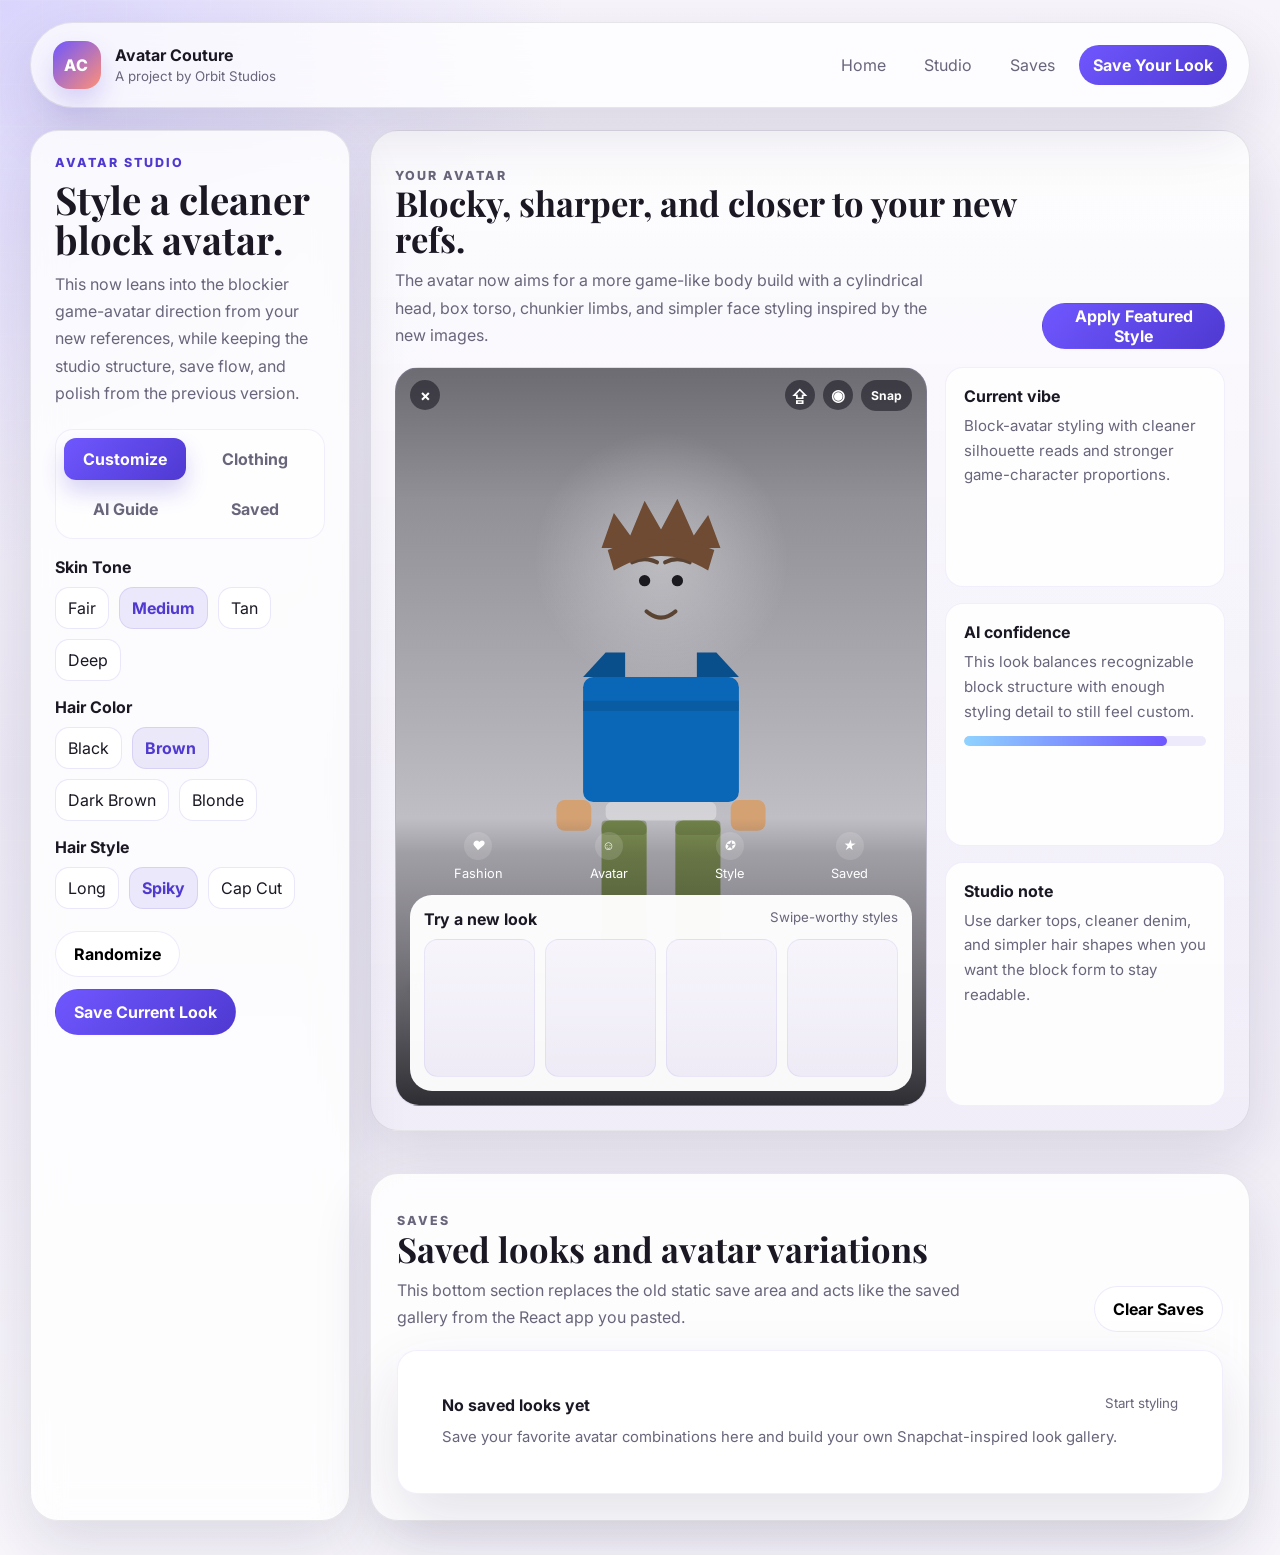
==== body.html @ 727b0ec6 "Add Avatar Couture app" ====
<!DOCTYPE html>
<html lang="en">
<head>
  <meta charset="UTF-8">
  <meta name="viewport" content="width=device-width, initial-scale=1.0">
  <title>Avatar Couture | Avatar Studio</title>
  <link rel="preconnect" href="https://fonts.googleapis.com">
  <link rel="preconnect" href="https://fonts.gstatic.com" crossorigin>
  <link href="https://fonts.googleapis.com/css2?family=Inter:wght@400;500;600;700;800&family=Playfair+Display:wght@600;700&display=swap" rel="stylesheet">
  <style>
    :root{--bg:#eeebf6;--panel:rgba(255,255,255,.82);--panel2:#fff;--text:#1b1824;--muted:#69657b;--line:rgba(35,29,56,.1);--p:#6f57ff;--p2:#4f39d1;--s:#ff9076;--shadow:0 24px 60px rgba(35,26,73,.12);--r:28px;--r2:18px;--shell:min(1220px,calc(100vw - 28px))}
    *{box-sizing:border-box}body{margin:0;min-height:100vh;font-family:Inter,sans-serif;color:var(--text);background:radial-gradient(circle at top left,rgba(161,153,255,.35),transparent 28%),linear-gradient(180deg,#f7f4fb 0%,#ece8f4 50%,#f8f6fb 100%)}body:before{content:"";position:fixed;inset:0;pointer-events:none;background:linear-gradient(rgba(255,255,255,.18) 1px,transparent 1px),linear-gradient(90deg,rgba(255,255,255,.18) 1px,transparent 1px);background-size:42px 42px;opacity:.32}
    a{text-decoration:none;color:inherit}button{font:inherit}svg{display:block;max-width:100%}
    .shell{width:var(--shell);margin:0 auto;padding:22px 0 34px;position:relative;z-index:1}
    .topbar,.panel,.saves{backdrop-filter:blur(16px)}
    .topbar{display:flex;align-items:center;justify-content:space-between;gap:16px;padding:18px 22px;border-radius:999px;background:rgba(255,255,255,.74);border:1px solid var(--line);box-shadow:var(--shadow)}
    .brand{display:flex;align-items:center;gap:14px}.mark{width:48px;height:48px;display:grid;place-items:center;border-radius:16px;background:linear-gradient(135deg,var(--p),var(--s));color:#fff;font-weight:800;letter-spacing:.08em;box-shadow:0 14px 26px rgba(79,57,209,.2)}
    .brand small,.nav a{color:var(--muted)}.brand strong{display:block}.nav{display:flex;gap:10px;flex-wrap:wrap;align-items:center}.nav a{padding:10px 14px;border-radius:999px}.nav .cta{background:linear-gradient(135deg,var(--p),var(--p2));color:#fff;font-weight:700}
    .layout{margin-top:22px;display:grid;grid-template-columns:320px minmax(0,1fr);gap:20px}
    .panel{border-radius:var(--r);border:1px solid var(--line);box-shadow:var(--shadow);background:var(--panel);padding:24px}
    .panel,.main,.stage,.stage-body,.cards,.content,.group,.tab-panel{min-width:0}
    .eyebrow{margin:0 0 10px;color:var(--p2);font-size:.78rem;font-weight:800;letter-spacing:.16em;text-transform:uppercase}
    h1,h2{margin:0;font-family:"Playfair Display",serif;line-height:1.03}h1{font-size:clamp(2rem,3vw,2.7rem)}h2{font-size:clamp(1.9rem,2.7vw,2.5rem)}
    .muted{margin:12px 0 0;color:var(--muted);line-height:1.7}
    .tabs{display:grid;grid-template-columns:repeat(2,minmax(0,1fr));gap:8px;margin-top:22px;padding:8px;border-radius:18px;background:rgba(255,255,255,.68);border:1px solid rgba(79,57,209,.08)}
    .tab{border:0;background:transparent;min-height:42px;border-radius:12px;color:var(--muted);font-weight:700;cursor:pointer;padding:8px 10px;white-space:normal;word-break:break-word;line-height:1.15}.tab.active{background:linear-gradient(135deg,var(--p),var(--p2));color:#fff;box-shadow:0 12px 22px rgba(79,57,209,.22)}
    .tab-panel{display:none;margin-top:18px}.tab-panel.active{display:block}
    .group{margin-top:16px}.group strong{display:block;margin-bottom:10px}.chips{display:flex;flex-wrap:wrap;gap:10px}.chip{padding:10px 12px;border:1px solid rgba(79,57,209,.12);background:rgba(255,255,255,.9);border-radius:14px;color:var(--text);cursor:pointer;max-width:100%;white-space:normal;word-break:break-word;text-align:left}.chip.active{background:rgba(79,57,209,.1);color:var(--p2);font-weight:700}
    .actions{display:flex;flex-wrap:wrap;gap:12px;margin-top:22px}.btn{border:1px solid transparent;min-height:46px;padding:0 18px;border-radius:999px;cursor:pointer;font-weight:700}.primary{background:linear-gradient(135deg,var(--p),var(--p2));color:#fff}.secondary{background:rgba(255,255,255,.88);border-color:rgba(79,57,209,.1)}
    .main{display:grid;gap:20px}.stage{border-radius:var(--r);overflow:hidden;border:1px solid var(--line);box-shadow:var(--shadow);background:linear-gradient(180deg,rgba(255,255,255,.8),rgba(241,237,248,.86))}
    .stage-head{display:flex;justify-content:space-between;gap:18px;align-items:end;padding:24px 24px 0}.stage-head p{margin:10px 0 0;color:var(--muted);line-height:1.7;max-width:56ch}
    .stage-body{padding:18px 24px 24px;display:grid;grid-template-columns:minmax(0,1fr) 280px;gap:18px}
    .phone{position:relative;overflow:hidden;min-height:650px;border-radius:24px;border:1px solid rgba(79,57,209,.08);background:linear-gradient(180deg,#7e7d84 0%,#b1b0b7 48%,#ebe9ee 100%)}
    .phone:before{content:"";position:absolute;inset:0;pointer-events:none;background:radial-gradient(circle at 50% 26%,rgba(255,255,255,.34),transparent 21%),linear-gradient(180deg,rgba(0,0,0,.14),transparent 18%,transparent 75%,rgba(255,255,255,.16) 100%)}
    .phonebar{display:flex;justify-content:space-between;align-items:center;padding:12px 14px;position:relative;z-index:2}.mini{display:flex;gap:8px;align-items:center}.bubble{width:30px;height:30px;border-radius:50%;display:grid;place-items:center;background:rgba(23,21,31,.56);color:#fff;font-weight:700}.snap{padding:8px 10px;border-radius:999px;background:rgba(23,21,31,.56);color:#fff;font-size:.76rem;font-weight:700}
    .canvas{width:min(410px,calc(100% - 24px));margin:6px auto 0;position:relative;z-index:1}.caption{position:absolute;left:16px;bottom:110px;z-index:2;color:#fff;font-size:.84rem;text-shadow:0 2px 10px rgba(0,0,0,.4)}
    .bottom{position:absolute;inset:auto 0 0;padding:14px;z-index:2;background:linear-gradient(180deg,transparent 0%,rgba(15,14,20,.2) 12%,rgba(15,14,20,.86) 100%)}.icons{display:flex;justify-content:space-around;color:#fff;font-size:.8rem;margin-bottom:14px}.icons span{display:grid;justify-items:center;gap:6px}.dot{width:28px;height:28px;border-radius:50%;display:grid;place-items:center;background:rgba(255,255,255,.14)}
    .tray{border-radius:22px;background:rgba(255,255,255,.97);padding:14px}.trayhead{display:flex;justify-content:space-between;gap:10px;margin-bottom:10px}.traygrid{display:grid;grid-template-columns:repeat(4,1fr);gap:10px}.trayitem{aspect-ratio:.8/1;border-radius:14px;border:1px solid rgba(79,57,209,.08);background:linear-gradient(180deg,#f7f5fb 0%,#eeebf6 100%)}
    .cards{display:grid;gap:16px}.card{padding:18px;border-radius:18px;background:rgba(255,255,255,.9);border:1px solid rgba(79,57,209,.08)}.card strong{display:block;margin-bottom:8px}.card p{margin:0;color:var(--muted);line-height:1.64;font-size:.94rem}.meter{height:10px;margin-top:12px;border-radius:999px;background:rgba(79,57,209,.1);overflow:hidden}.meter span{display:block;height:100%;border-radius:inherit;background:linear-gradient(90deg,#8fd3ff,var(--p))}
    .saves{margin-top:22px;padding:26px;border-radius:var(--r);border:1px solid var(--line);background:rgba(255,255,255,.84);box-shadow:var(--shadow)}.saveshead{display:flex;justify-content:space-between;align-items:end;gap:16px;margin-bottom:18px}.saveshead p{margin:10px 0 0;color:var(--muted);line-height:1.7;max-width:58ch}
    .grid{display:grid;grid-template-columns:repeat(4,1fr);gap:16px}.save{overflow:hidden;border-radius:20px;border:1px solid rgba(79,57,209,.08);background:var(--panel2);box-shadow:var(--shadow)}.thumb{aspect-ratio:.82/1;background:linear-gradient(180deg,#7d7b83 0%,#b3b2b9 48%,#efedf2 100%);padding:10px;display:grid;place-items:center}.thumb svg{width:88%;max-width:170px;height:auto}.content{padding:16px;display:grid;gap:10px}.row{display:flex;justify-content:space-between;gap:12px;align-items:start}.content p{margin:0;color:var(--muted);line-height:1.62;font-size:.93rem}.labels{display:flex;flex-wrap:wrap;gap:8px}.label{padding:9px 11px;border-radius:12px;border:1px solid rgba(79,57,209,.1);background:#fff;font-size:.88rem;color:var(--text)}
    @media (max-width:1120px){.layout{grid-template-columns:1fr}.stage-body{grid-template-columns:1fr}.grid{grid-template-columns:repeat(2,1fr)}}
    @media (max-width:760px){.shell{width:min(100vw - 20px,100%)}.topbar,.stage-head,.saveshead{flex-direction:column;align-items:flex-start}.tabs{grid-template-columns:1fr}.traygrid,.grid{grid-template-columns:1fr}}
  </style>
</head>
<body>
  <div class="shell">
    <header class="topbar">
      <a class="brand" href="index.html"><span class="mark">AC</span><span><strong>Avatar Couture</strong><small>A project by Orbit Studios</small></span></a>
      <nav class="nav"><a href="index.html">Home</a><a href="#studio">Studio</a><a href="#saves">Saves</a><a class="cta" href="signup.html">Save Your Look</a></nav>
    </header>

    <main class="layout" id="studio">
      <aside class="panel">
        <p class="eyebrow">Avatar Studio</p>
        <h1>Style a cleaner block avatar.</h1>
        <p class="muted">This now leans into the blockier game-avatar direction from your new references, while keeping the studio structure, save flow, and polish from the previous version.</p>

        <div class="tabs">
          <button class="tab active" data-tab="customize">Customize</button>
          <button class="tab" data-tab="clothing">Clothing</button>
          <button class="tab" data-tab="ai">AI Guide</button>
          <button class="tab" data-tab="saved">Saved</button>
        </div>

        <section class="tab-panel active" data-panel="customize">
          <div class="group"><strong>Skin Tone</strong><div class="chips" id="skin"></div></div>
          <div class="group"><strong>Hair Color</strong><div class="chips" id="hair"></div></div>
          <div class="group"><strong>Hair Style</strong><div class="chips" id="style"></div></div>
        </section>

        <section class="tab-panel" data-panel="clothing">
          <div class="group"><strong>Top</strong><div class="chips" id="top"></div></div>
          <div class="group"><strong>Bottom</strong><div class="chips" id="bottom"></div></div>
          <div class="group"><strong>Shoes</strong><div class="chips" id="shoes"></div></div>
          <div class="group"><strong>Pose</strong><div class="chips" id="pose"></div></div>
        </section>

        <section class="tab-panel" data-panel="ai">
          <div class="group"><strong>AI Style Suggestions</strong><div class="chips" id="presets"></div></div>
          <p class="muted">These presets are now based on the block-avatar references you shared, not the earlier Snapchat direction.</p>
        </section>

        <section class="tab-panel" data-panel="saved">
          <p class="muted">Use the save button to store the current avatar in the bottom Saves gallery.</p>
        </section>

        <div class="actions">
          <button class="btn secondary" id="randomize">Randomize</button>
          <button class="btn primary" id="save">Save Current Look</button>
        </div>
      </aside>

      <div class="main">
        <section class="stage">
          <div class="stage-head">
            <div>
              <p class="eyebrow">Your Avatar</p>
              <h2>Blocky, sharper, and closer to your new refs.</h2>
              <p>The avatar now aims for a more game-like body build with a cylindrical head, box torso, chunkier limbs, and simpler face styling inspired by the new images.</p>
            </div>
            <button class="btn primary" id="featured">Apply Featured Style</button>
          </div>

          <div class="stage-body">
            <div class="phone">
              <div class="phonebar">
                <div class="mini"><span class="bubble">&times;</span></div>
                <div class="mini"><span class="bubble">&#8682;</span><span class="bubble">&#9673;</span><span class="snap">Snap</span></div>
              </div>
              <div class="canvas" id="avatar"></div>
              <div class="caption" id="caption">Every fit starts with a better avatar.</div>
              <div class="bottom">
                <div class="icons">
                  <span><i class="dot">&#9829;</i>Fashion</span>
                  <span><i class="dot">&#9786;</i>Avatar</span>
                  <span><i class="dot">&#10026;</i>Style</span>
                  <span><i class="dot">&#9733;</i>Saved</span>
                </div>
                <div class="tray">
                  <div class="trayhead"><strong>Try a new look</strong><small style="color:var(--muted)">Swipe-worthy styles</small></div>
                  <div class="traygrid"><div class="trayitem"></div><div class="trayitem"></div><div class="trayitem"></div><div class="trayitem"></div></div>
                </div>
              </div>
            </div>

            <div class="cards">
              <article class="card"><strong>Current vibe</strong><p id="vibe">Block-avatar styling with cleaner silhouette reads and stronger game-character proportions.</p></article>
              <article class="card"><strong>AI confidence</strong><p>This look balances recognizable block structure with enough styling detail to still feel custom.</p><div class="meter"><span id="meter" style="width:84%"></span></div></article>
              <article class="card"><strong>Studio note</strong><p id="note">Use darker tops, cleaner denim, and simpler hair shapes when you want the block form to stay readable.</p></article>
            </div>
          </div>
        </section>

        <section class="saves" id="saves">
          <div class="saveshead">
            <div>
              <p class="eyebrow">Saves</p>
              <h2>Saved looks and avatar variations</h2>
              <p>This bottom section replaces the old static save area and acts like the saved gallery from the React app you pasted.</p>
            </div>
            <button class="btn secondary" id="clear">Clear Saves</button>
          </div>
          <div class="grid" id="saveGrid"></div>
        </section>
      </div>
    </main>
  </div>

  <script>
    const state={skinTone:"medium",hairColor:"brown",hairStyle:"spiky",top:"blue-tee",bottom:"olive-pants",shoes:"white-sneakers",pose:"neutral",caption:"Block avatar, but make it styled.",vibe:"Block-avatar styling with cleaner silhouette reads and stronger game-character proportions.",note:"Use darker tops, cleaner denim, and simpler hair shapes when you want the block form to stay readable.",confidence:84};
    const skin={fair:{base:"#f7d3c1",shadow:"#e6b8a1"},medium:{base:"#d4a173",shadow:"#b27d52"},tan:{base:"#bb8358",shadow:"#97633f"},deep:{base:"#87583d",shadow:"#633d28"}};
    const hair={black:{base:"#1f1b22",hi:"#40384a"},brown:{base:"#6e4b32",hi:"#9b704d"},darkBrown:{base:"#3c2b24",hi:"#674c42"},blonde:{base:"#d8c189",hi:"#efdeac"}};
    const tops={"blue-tee":{label:"Blue Tee",fill:"#0a67b8",accent:"#094f8b"},"black-jacket":{label:"Black Jacket",fill:"#22252c",accent:"#12141a"},"gray-hoodie":{label:"Gray Hoodie",fill:"#8f949e",accent:"#6f757f"},"white-shirt":{label:"White Shirt",fill:"#f4f5f8",accent:"#d6d9e0"}};
    const bottoms={"olive-pants":{label:"Olive Pants",fill:"#7f9153",accent:"#647441"},"gray-jeans":{label:"Gray Jeans",fill:"#8e9098",accent:"#767983"},"blue-jeans":{label:"Blue Jeans",fill:"#5b78a4",accent:"#476188"},"black-pants":{label:"Black Pants",fill:"#29272f",accent:"#1a1820"}};
    const shoes={"white-sneakers":{label:"White Sneakers",fill:"#f8f8fb",sole:"#d8d8df"},"brown-boots":{label:"Brown Boots",fill:"#8b6348",sole:"#694a35"},"block-shoes":{label:"Block Shoes",fill:"#2d2d35",sole:"#1a1a1f"}};
    const poses={neutral:"Neutral",wave:"Wave",power:"Power Stance"};
    const presets={
      classicBlock:{label:"Classic Block",data:{skinTone:"medium",hairColor:"brown",hairStyle:"spiky",top:"blue-tee",bottom:"olive-pants",shoes:"white-sneakers",pose:"neutral",caption:"Classic block style.",vibe:"Blue-and-olive block styling inspired directly by the classic avatar reference.",note:"This is the cleanest baseline if you want a recognizable starter block avatar.",confidence:90}},
      blackStreet:{label:"Black Street",data:{skinTone:"medium",hairColor:"black",hairStyle:"spiky",top:"black-jacket",bottom:"black-pants",shoes:"block-shoes",pose:"power",caption:"Sharper and darker.",vibe:"A stronger silhouette with higher contrast and heavier game-avatar energy.",note:"Darker outerwear makes the torso silhouette feel more defined and modern.",confidence:84}},
      grayProto:{label:"Gray Prototype",data:{skinTone:"fair",hairColor:"darkBrown",hairStyle:"cap",top:"gray-hoodie",bottom:"gray-jeans",shoes:"block-shoes",pose:"neutral",caption:"Prototype build.",vibe:"A mannequin-like avatar setup useful for testing proportions and form.",note:"Use this when you want to evaluate shape before styling details.",confidence:79}},
      cleanWhite:{label:"Clean White",data:{skinTone:"fair",hairColor:"blonde",hairStyle:"cap",top:"white-shirt",bottom:"blue-jeans",shoes:"white-sneakers",pose:"wave",caption:"Bright block fit.",vibe:"Cleaner, lighter styling with simple block geometry and softer contrast.",note:"This works well when you want the head and outfit colors to feel cleaner and brighter.",confidence:86}}
    };
    const saves=[]; const avatar=document.getElementById("avatar"),caption=document.getElementById("caption"),vibe=document.getElementById("vibe"),note=document.getElementById("note"),meter=document.getElementById("meter"),saveGrid=document.getElementById("saveGrid");
    function btnRow(id,obj,keyLabel){const el=document.getElementById(id);el.innerHTML="";Object.entries(obj).forEach(([k,v])=>{const b=document.createElement("button");b.className="chip";b.dataset.type=id;b.dataset.value=k;b.textContent=v.label||v;el.appendChild(b)})}
    function avatarSvg(cfg){const s=skin[cfg.skinTone],h=hair[cfg.hairColor],t=tops[cfg.top],b=bottoms[cfg.bottom],sh=shoes[cfg.shoes];const wave=cfg.pose==="wave",power=cfg.pose==="power";
      const leftArm=wave?`<g transform="rotate(-22 125 285)"><rect x="100" y="248" width="34" height="118" rx="8" fill="url(#skin)"/><rect x="100" y="352" width="34" height="28" rx="8" fill="${s.base}"/></g>`:`<rect x="98" y="248" width="34" height="${power?144:128}" rx="8" fill="url(#skin)"/><rect x="98" y="${power?378:362}" width="34" height="30" rx="8" fill="${s.base}"/>`;
      const rightArm=wave?`<rect x="268" y="248" width="34" height="128" rx="8" fill="url(#skin)"/><rect x="268" y="362" width="34" height="30" rx="8" fill="${s.base}"/>`:`<rect x="268" y="248" width="34" height="${power?144:128}" rx="8" fill="url(#skin)"/><rect x="268" y="${power?378:362}" width="34" height="30" rx="8" fill="${s.base}"/>`;
      const hairSvg=cfg.hairStyle==="cap"?`<rect x="142" y="88" width="116" height="30" rx="12" fill="${h.base}"/><path d="M136 110 C150 70 250 70 264 110 L256 130 C234 118 220 114 200 114 C180 114 166 118 144 130 Z" fill="${h.base}"/><path d="M150 88 Q200 68 250 88" stroke="${h.hi}" stroke-width="6" opacity=".45" fill="none"/>`:cfg.hairStyle==="long"?`<rect x="140" y="82" width="120" height="40" rx="16" fill="${h.base}"/><path d="M140 110 C138 170 142 254 150 330 L170 330 C170 248 170 176 176 130 L224 130 C230 176 230 248 230 330 L250 330 C258 254 262 170 260 110 Z" fill="url(#hair)"/><path d="M150 90 Q200 60 250 90" stroke="${h.hi}" stroke-width="8" opacity=".4" fill="none"/>`:cfg.hairStyle==="spiky"?`<path d="M142 116 L154 82 L170 104 L184 70 L200 98 L216 68 L232 104 L246 84 L258 116 Z" fill="${h.base}"/><path d="M148 118 Q200 96 252 118 L246 138 C228 128 216 124 200 124 C184 124 172 128 154 138 Z" fill="${h.base}"/>`:`<rect x="142" y="86" width="116" height="34" rx="12" fill="${h.base}"/><path d="M142 116 C150 154 250 154 258 116 Z" fill="${h.base}"/>`;
      const faceDetails=`<circle cx="184" cy="148" r="5.5" fill="#1a1a1f"/><circle cx="216" cy="148" r="5.5" fill="#1a1a1f"/><path d="M172 130 Q184 124 196 130" stroke="#5b4333" stroke-width="4" fill="none" stroke-linecap="round"/><path d="M204 130 Q216 124 228 130" stroke="#5b4333" stroke-width="4" fill="none" stroke-linecap="round"/><path d="M186 178 Q200 190 214 178" stroke="#5b4333" stroke-width="4" fill="none" stroke-linecap="round"/>`;
      return `<svg viewBox="0 0 400 660" aria-label="Avatar preview"><defs><linearGradient id="skin" x1="0%" y1="0%" x2="0%" y2="100%"><stop offset="0%" stop-color="${s.base}"/><stop offset="100%" stop-color="${s.shadow}"/></linearGradient><linearGradient id="hair" x1="0%" y1="0%" x2="0%" y2="100%"><stop offset="0%" stop-color="${h.hi}"/><stop offset="100%" stop-color="${h.base}"/></linearGradient></defs><ellipse cx="200" cy="620" rx="112" ry="18" fill="rgba(35,35,46,.16)"/><g>${leftArm}${rightArm}<rect x="165" y="202" width="70" height="44" rx="8" fill="url(#skin)"/><rect x="124" y="242" width="152" height="122" rx="10" fill="${t.fill}"/><path d="M124 270 H276" stroke="${t.accent}" stroke-width="10" opacity=".48"/><path d="M124 242 L146 218 L165 218 L165 242 Z" fill="${cfg.top==='black-jacket'?'#101217':t.accent}"/><path d="M276 242 L254 218 L235 218 L235 242 Z" fill="${cfg.top==='black-jacket'?'#101217':t.accent}"/><rect x="146" y="364" width="108" height="18" rx="6" fill="rgba(255,255,255,.32)"/><rect x="142" y="382" width="44" height="196" rx="8" fill="${b.fill}"/><rect x="214" y="382" width="44" height="196" rx="8" fill="${b.fill}"/><rect x="142" y="382" width="44" height="14" rx="4" fill="${b.accent}" opacity=".5"/><rect x="214" y="382" width="44" height="14" rx="4" fill="${b.accent}" opacity=".5"/><rect x="138" y="576" width="54" height="24" rx="8" fill="${sh.fill}"/><rect x="208" y="576" width="54" height="24" rx="8" fill="${sh.fill}"/><rect x="138" y="595" width="54" height="10" rx="4" fill="${sh.sole}"/><rect x="208" y="595" width="54" height="10" rx="4" fill="${sh.sole}"/><rect x="152" y="72" width="96" height="122" rx="16" fill="url(#skin)"/>${faceDetails}${hairSvg}</g></svg>`}
    function active(){document.querySelectorAll(".chip").forEach(c=>{const map={skin:"skinTone",hair:"hairColor",style:"hairStyle",top:"top",bottom:"bottom",shoes:"shoes",pose:"pose"};const key=map[c.dataset.type]||c.dataset.type;c.classList.toggle("active",state[key]===c.dataset.value)})}
    function render(){avatar.innerHTML=avatarSvg(state);caption.textContent=state.caption;vibe.textContent=state.vibe;note.textContent=state.note;meter.style.width=state.confidence+"%";active()}
    function renderSaves(){if(!saves.length){saveGrid.innerHTML=`<article class="save" style="grid-column:1/-1;padding:28px"><div class="content"><div class="row"><strong>No saved looks yet</strong><small style="color:var(--muted)">Start styling</small></div><p>Save your favorite avatar combinations here and build your own Snapchat-inspired look gallery.</p></div></article>`;return}
      saveGrid.innerHTML=saves.map((s,i)=>`<article class="save"><div class="thumb">${avatarSvg(s.state)}</div><div class="content"><div class="row"><strong>${s.name}</strong><small style="color:var(--muted)">${s.tag}</small></div><p>${s.note}</p><div class="labels"><span class="label">${tops[s.state.top].label}</span><span class="label">${bottoms[s.state.bottom].label}</span></div><div class="actions" style="margin-top:0"><button class="btn secondary" data-load="${i}">Load</button><button class="btn primary" data-del="${i}">Delete</button></div></div></article>`).join("")}
    function fill(id,obj,type){const el=document.getElementById(id);el.innerHTML="";Object.entries(obj).forEach(([k,v])=>{const b=document.createElement("button");b.className="chip";b.dataset.type=type;b.dataset.value=k;b.textContent=v.label||v;el.appendChild(b)})}
    fill("skin",{fair:"Fair",medium:"Medium",tan:"Tan",deep:"Deep"},"skin");fill("hair",{black:"Black",brown:"Brown",darkBrown:"Dark Brown",blonde:"Blonde"},"hair");fill("style",{long:"Long",spiky:"Spiky",cap:"Cap Cut"},"style");fill("top",tops,"top");fill("bottom",bottoms,"bottom");fill("shoes",shoes,"shoes");fill("pose",poses,"pose");fill("presets",Object.fromEntries(Object.entries(presets).map(([k,v])=>[k,v.label])),"preset");
    document.addEventListener("click",e=>{const t=e.target;
      if(t.matches(".tab")){document.querySelectorAll(".tab").forEach(b=>b.classList.toggle("active",b===t));document.querySelectorAll(".tab-panel").forEach(p=>p.classList.toggle("active",p.dataset.panel===t.dataset.tab))}
      if(t.matches(".chip")){if(t.dataset.type==="preset"){Object.assign(state,presets[t.dataset.value].data)}else{const map={skin:"skinTone",hair:"hairColor",style:"hairStyle"};state[map[t.dataset.type]||t.dataset.type]=t.dataset.value}render()}
      if(t.matches("[data-load]")){Object.assign(state,saves[Number(t.dataset.load)].state);render()}
      if(t.matches("[data-del]")){saves.splice(Number(t.dataset.del),1);renderSaves()}
    });
    document.getElementById("featured").onclick=()=>{Object.assign(state,presets.classicBlock.data);render()};
    document.getElementById("randomize").onclick=()=>{const pick=o=>Object.keys(o)[Math.floor(Math.random()*Object.keys(o).length)];state.skinTone=pick(skin);state.hairColor=pick(hair);state.hairStyle=pick({long:1,spiky:1,cap:1});state.top=pick(tops);state.bottom=pick(bottoms);state.shoes=pick(shoes);state.pose=pick(poses);state.caption="Fresh avatar energy.";state.vibe="A randomized block-avatar look for testing stronger combinations.";state.note="Use randomize when you want to experiment with cleaner block silhouettes.";state.confidence=76+Math.floor(Math.random()*19);render()};
    document.getElementById("save").onclick=()=>{saves.unshift({name:`Look ${String(saves.length+1).padStart(2,"0")}`,tag:saves.length?"Saved":"New",note:state.vibe,state:{...state}});renderSaves();document.getElementById("saves").scrollIntoView({behavior:"smooth"})};
    document.getElementById("clear").onclick=()=>{saves.length=0;renderSaves()};
    render();renderSaves();
  </script>
</body>
</html>
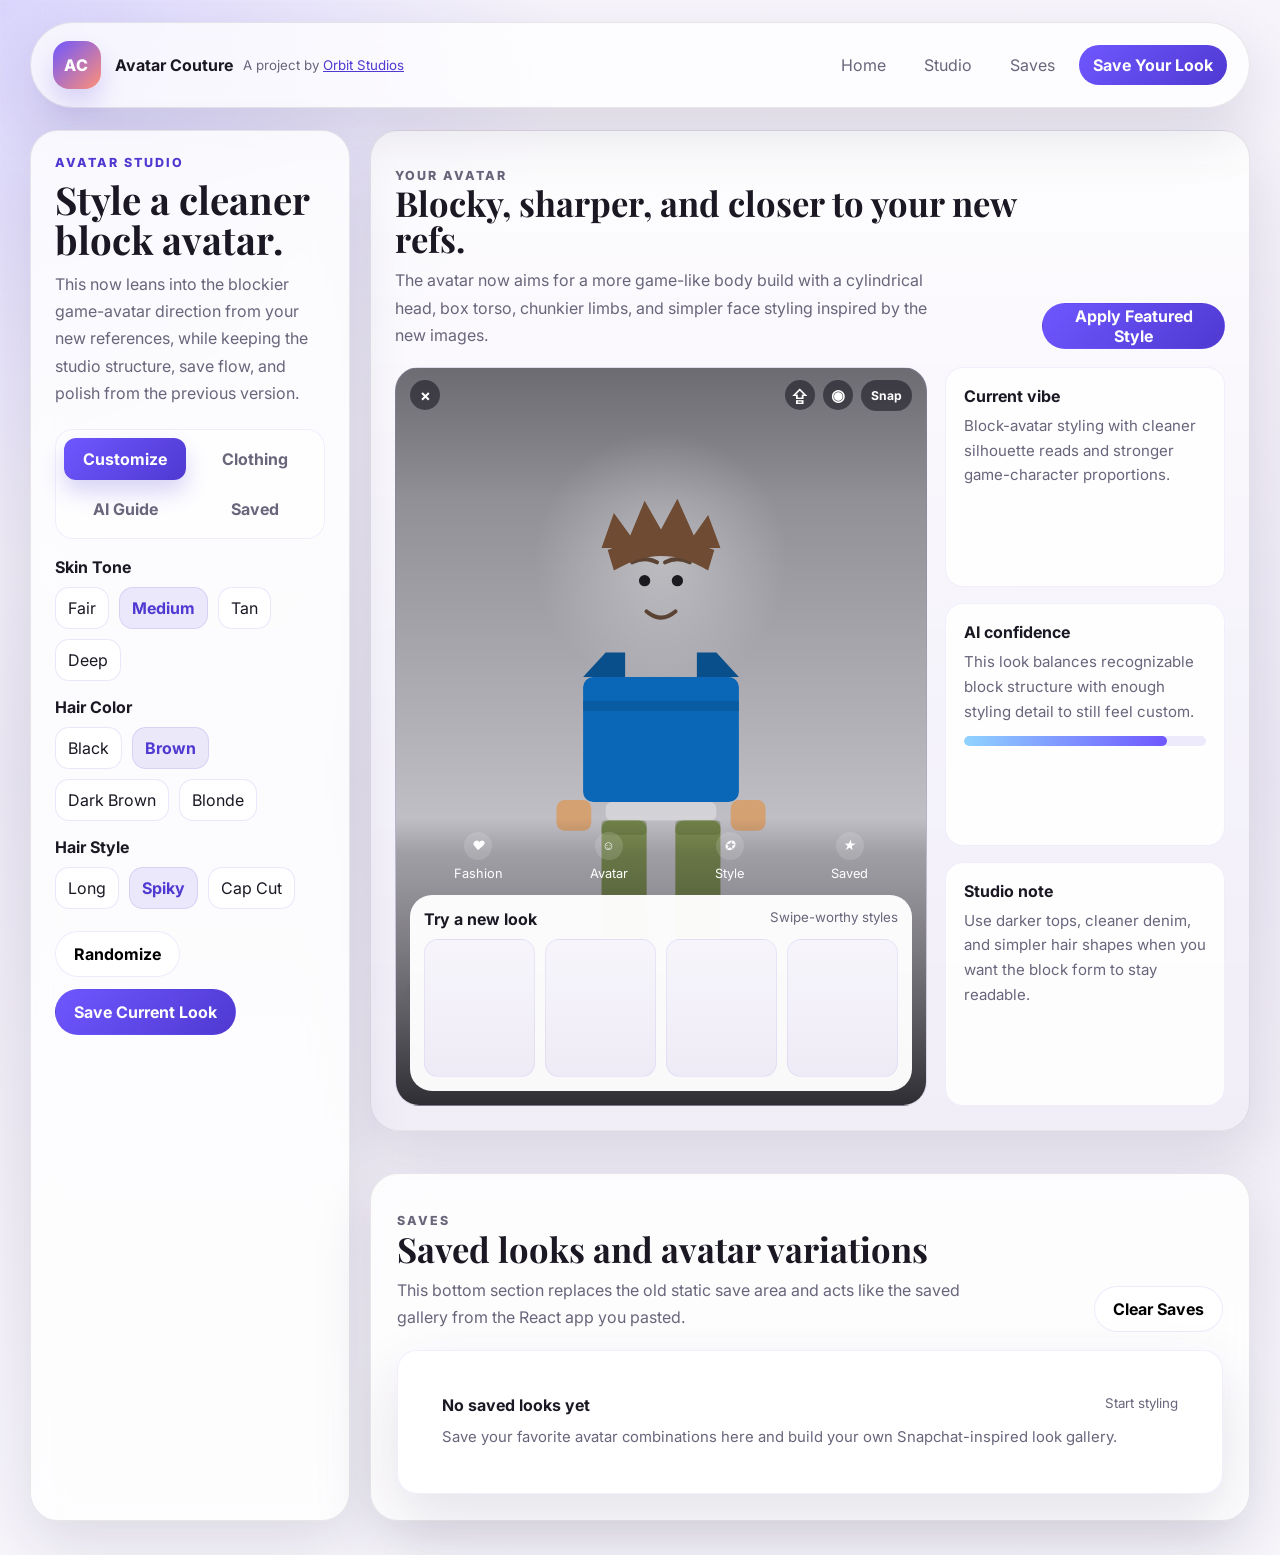
==== commit 7baed0aa: "Add Orbit Studios link to branding" ====
--- a/body.html
+++ b/body.html
@@ -14,8 +14,8 @@
     .shell{width:var(--shell);margin:0 auto;padding:22px 0 34px;position:relative;z-index:1}
     .topbar,.panel,.saves{backdrop-filter:blur(16px)}
     .topbar{display:flex;align-items:center;justify-content:space-between;gap:16px;padding:18px 22px;border-radius:999px;background:rgba(255,255,255,.74);border:1px solid var(--line);box-shadow:var(--shadow)}
-    .brand{display:flex;align-items:center;gap:14px}.mark{width:48px;height:48px;display:grid;place-items:center;border-radius:16px;background:linear-gradient(135deg,var(--p),var(--s));color:#fff;font-weight:800;letter-spacing:.08em;box-shadow:0 14px 26px rgba(79,57,209,.2)}
-    .brand small,.nav a{color:var(--muted)}.brand strong{display:block}.nav{display:flex;gap:10px;flex-wrap:wrap;align-items:center}.nav a{padding:10px 14px;border-radius:999px}.nav .cta{background:linear-gradient(135deg,var(--p),var(--p2));color:#fff;font-weight:700}
+    .brand,.brand-home{display:flex;align-items:center;gap:14px}.mark{width:48px;height:48px;display:grid;place-items:center;border-radius:16px;background:linear-gradient(135deg,var(--p),var(--s));color:#fff;font-weight:800;letter-spacing:.08em;box-shadow:0 14px 26px rgba(79,57,209,.2)}
+    .brand{gap:10px}.brand small,.nav a{color:var(--muted)}.brand strong{display:block}.brand-credit a{color:var(--p2);text-decoration:underline}.nav{display:flex;gap:10px;flex-wrap:wrap;align-items:center}.nav a{padding:10px 14px;border-radius:999px}.nav .cta{background:linear-gradient(135deg,var(--p),var(--p2));color:#fff;font-weight:700}
     .layout{margin-top:22px;display:grid;grid-template-columns:320px minmax(0,1fr);gap:20px}
     .panel{border-radius:var(--r);border:1px solid var(--line);box-shadow:var(--shadow);background:var(--panel);padding:24px}
     .panel,.main,.stage,.stage-body,.cards,.content,.group,.tab-panel{min-width:0}
@@ -46,7 +46,7 @@
 <body>
   <div class="shell">
     <header class="topbar">
-      <a class="brand" href="index.html"><span class="mark">AC</span><span><strong>Avatar Couture</strong><small>A project by Orbit Studios</small></span></a>
+      <div class="brand"><a class="brand-home" href="index.html"><span class="mark">AC</span><span><strong>Avatar Couture</strong></span></a><small class="brand-credit">A project by <a href="https://orbit-studios.vercel.app/" target="_blank" rel="noopener noreferrer">Orbit Studios</a></small></div>
       <nav class="nav"><a href="index.html">Home</a><a href="#studio">Studio</a><a href="#saves">Saves</a><a class="cta" href="signup.html">Save Your Look</a></nav>
     </header>
 
